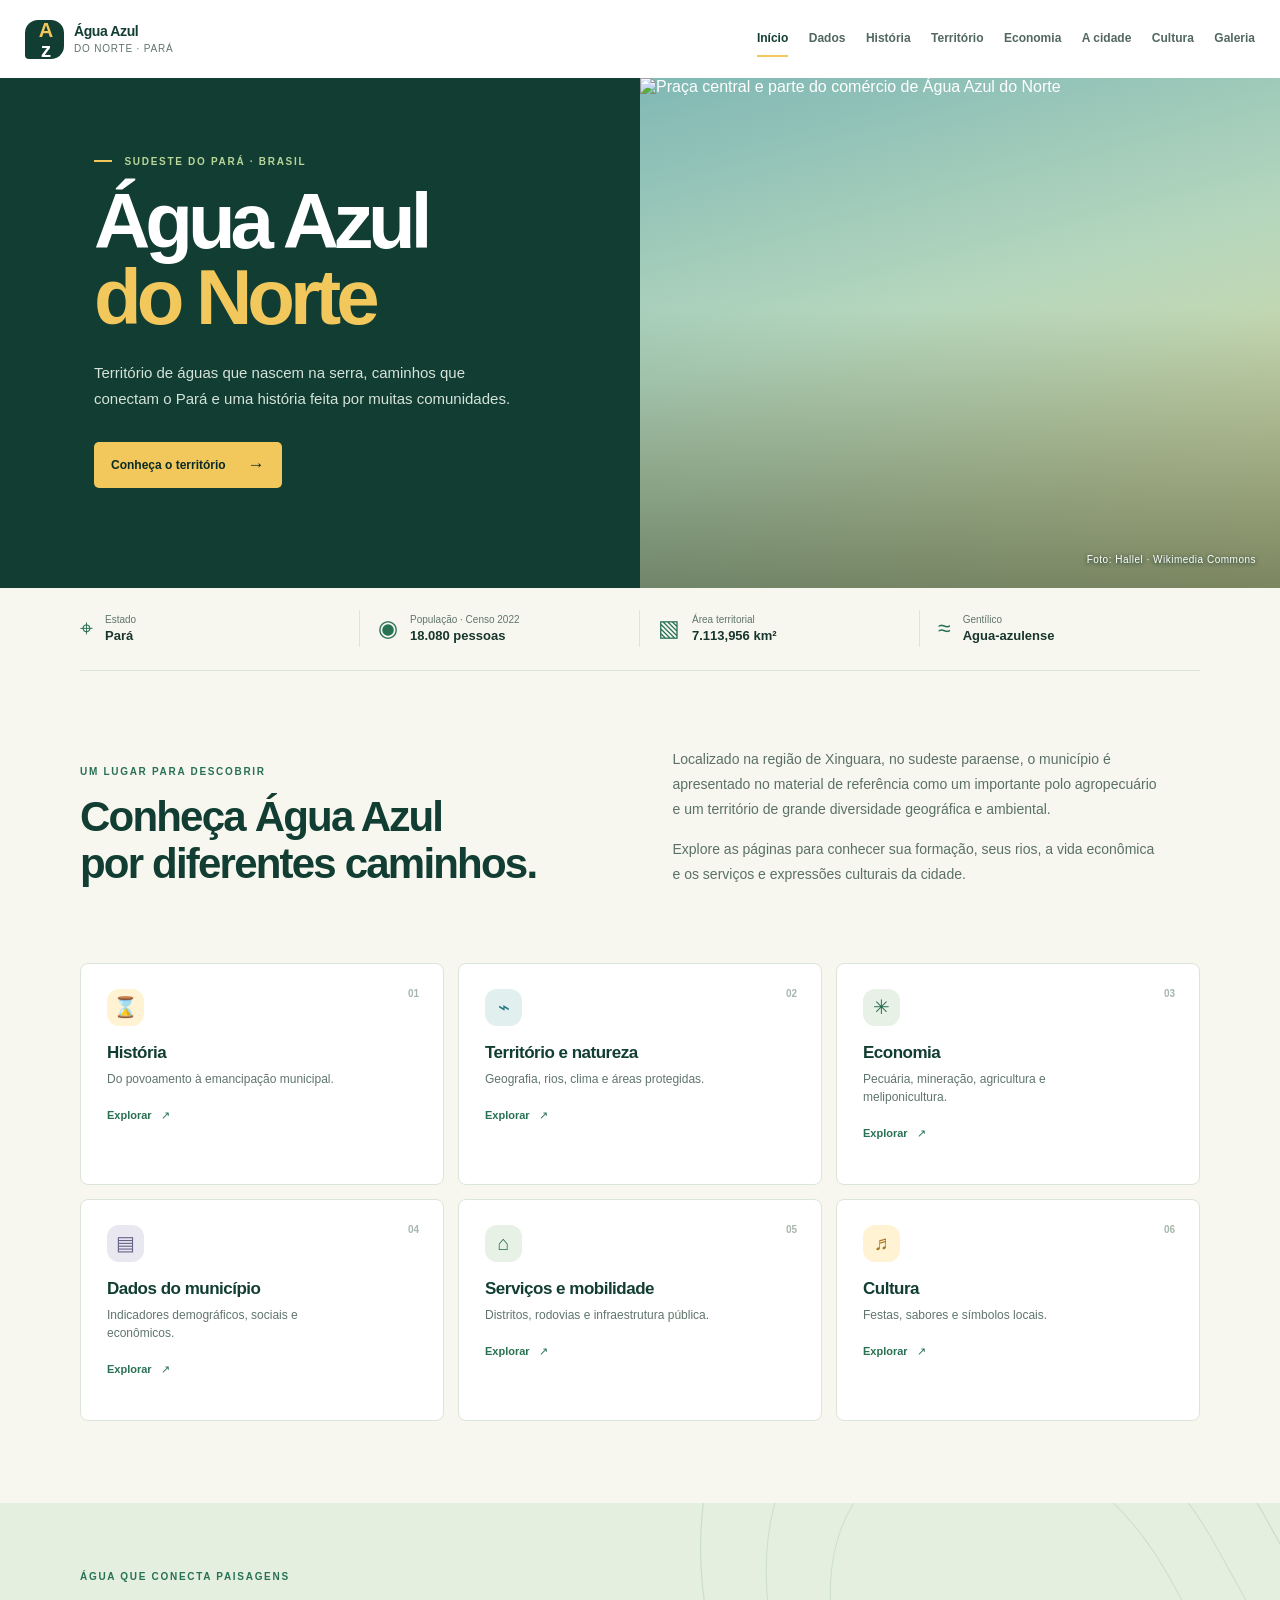
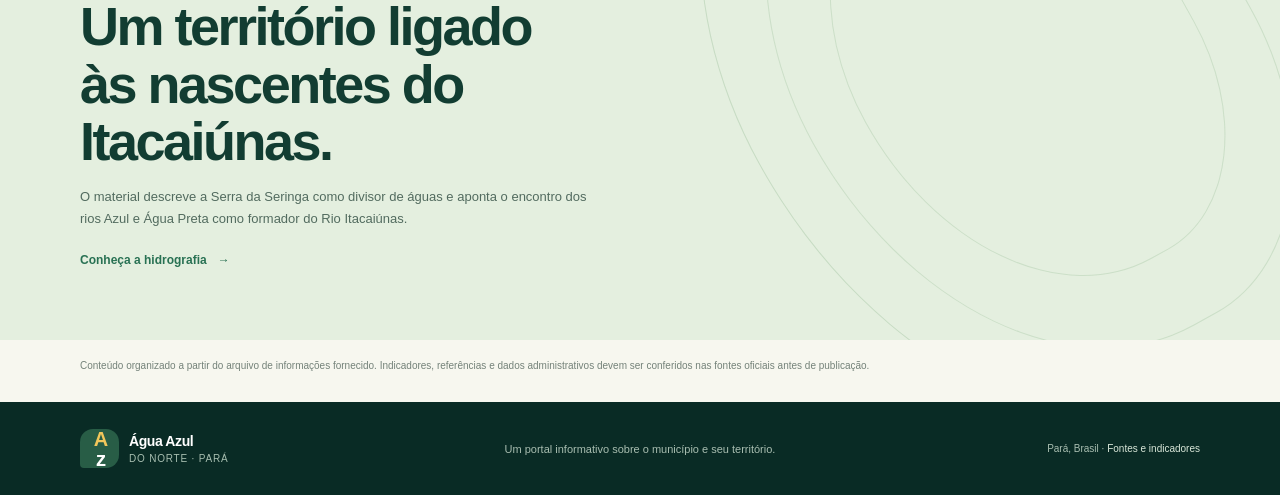
==== index.html @ 11cde525 "Add Água Azul do Norte website" ====
<!doctype html>
<html lang="pt-BR">
<head>
  <meta charset="utf-8">
  <meta name="viewport" content="width=device-width, initial-scale=1">
  <meta name="description" content="Conheça Água Azul do Norte, no Pará: história, território, economia, cultura e indicadores municipais.">
  <title>Água Azul do Norte | Portal da cidade</title>
  <link rel="stylesheet" href="styles.css">
  <script src="script.js" defer></script>
</head>
<body>
  <a class="skip-link" href="#conteudo">Pular para o conteúdo</a>
  <header class="site-header">
    <a class="brand" href="index.html" aria-label="Água Azul do Norte — página inicial">
      <span class="brand-mark" aria-hidden="true">A<span>z</span></span>
      <span class="brand-name">Água Azul <small>do Norte · Pará</small></span>
    </a>
    <button class="menu-toggle" type="button" aria-expanded="false" aria-controls="site-nav">Menu</button>
    <nav class="site-nav" id="site-nav" aria-label="Navegação principal">
      <a class="active" aria-current="page" href="index.html">Início</a>
      <a href="dados.html">Dados</a>
      <a href="historia.html">História</a>
      <a href="territorio.html">Território</a>
      <a href="economia.html">Economia</a>
      <a href="cidade.html">A cidade</a>
      <a href="cultura.html">Cultura</a>
      <a href="galeria.html">Galeria</a>
    </nav>
  </header>

  <main id="conteudo">
    <section class="hero">
      <div class="hero-copy">
        <p class="eyebrow"><span></span> Sudeste do Pará · Brasil</p>
        <h1>Água Azul<br><em>do Norte</em></h1>
        <p class="hero-lede">Território de águas que nascem na serra, caminhos que conectam o Pará e uma história feita por muitas comunidades.</p>
        <a class="button button-light" href="territorio.html">Conheça o território <span aria-hidden="true">→</span></a>
      </div>
      <div class="hero-art">
        <img src="https://upload.wikimedia.org/wikipedia/commons/6/67/Agua_Azul_do_Norte.JPG" alt="Praça central e parte do comércio de Água Azul do Norte" fetchpriority="high">
        <a class="art-label" href="https://commons.wikimedia.org/wiki/File:Agua_Azul_do_Norte.JPG" aria-label="Foto: Hallel, Wikimedia Commons, domínio público">Foto: Hallel · Wikimedia Commons</a>
      </div>
    </section>

    <section class="quick-facts wrap" aria-label="Destaques do município">
      <div><span class="fact-icon">⌖</span><span><small>Estado</small><strong>Pará</strong></span></div>
      <div><span class="fact-icon">◉</span><span><small>População · Censo 2022</small><strong>18.080 pessoas</strong></span></div>
      <div><span class="fact-icon">▧</span><span><small>Área territorial</small><strong>7.113,956 km²</strong></span></div>
      <div><span class="fact-icon">≈</span><span><small>Gentílico</small><strong>Agua-azulense</strong></span></div>
    </section>

    <section class="intro-section wrap section-space">
      <div class="section-heading">
        <p class="eyebrow">Um lugar para descobrir</p>
        <h2>Conheça Água Azul<br>por diferentes caminhos.</h2>
      </div>
      <div class="intro-text">
        <p>Localizado na região de Xinguara, no sudeste paraense, o município é apresentado no material de referência como um importante polo agropecuário e um território de grande diversidade geográfica e ambiental.</p>
        <p>Explore as páginas para conhecer sua formação, seus rios, a vida econômica e os serviços e expressões culturais da cidade.</p>
      </div>
    </section>

    <section class="topic-grid wrap" aria-label="Páginas do portal">
      <a class="topic-card card-history" href="historia.html"><span class="card-number">01</span><span class="card-icon">⌛</span><h3>História</h3><p>Do povoamento à emancipação municipal.</p><span class="card-link">Explorar <b>↗</b></span></a>
      <a class="topic-card card-place" href="territorio.html"><span class="card-number">02</span><span class="card-icon">⌁</span><h3>Território e natureza</h3><p>Geografia, rios, clima e áreas protegidas.</p><span class="card-link">Explorar <b>↗</b></span></a>
      <a class="topic-card card-work" href="economia.html"><span class="card-number">03</span><span class="card-icon">✳</span><h3>Economia</h3><p>Pecuária, mineração, agricultura e meliponicultura.</p><span class="card-link">Explorar <b>↗</b></span></a>
      <a class="topic-card card-data" href="dados.html"><span class="card-number">04</span><span class="card-icon">▤</span><h3>Dados do município</h3><p>Indicadores demográficos, sociais e econômicos.</p><span class="card-link">Explorar <b>↗</b></span></a>
      <a class="topic-card card-city" href="cidade.html"><span class="card-number">05</span><span class="card-icon">⌂</span><h3>Serviços e mobilidade</h3><p>Distritos, rodovias e infraestrutura pública.</p><span class="card-link">Explorar <b>↗</b></span></a>
      <a class="topic-card card-culture" href="cultura.html"><span class="card-number">06</span><span class="card-icon">♬</span><h3>Cultura</h3><p>Festas, sabores e símbolos locais.</p><span class="card-link">Explorar <b>↗</b></span></a>
    </section>

    <section class="river-callout">
      <div class="river-callout-inner wrap">
        <p class="eyebrow">Água que conecta paisagens</p>
        <h2>Um território ligado<br>às nascentes do Itacaiúnas.</h2>
        <p>O material descreve a Serra da Seringa como divisor de águas e aponta o encontro dos rios Azul e Água Preta como formador do Rio Itacaiúnas.</p>
        <a class="text-link" href="territorio.html#hidrografia">Conheça a hidrografia <span aria-hidden="true">→</span></a>
      </div>
      <div class="callout-lines" aria-hidden="true"></div>
    </section>
    <p class="source-note wrap">Conteúdo organizado a partir do arquivo de informações fornecido. Indicadores, referências e dados administrativos devem ser conferidos nas fontes oficiais antes de publicação.</p>
  </main>

  <footer class="site-footer">
    <a class="brand brand-footer" href="index.html"><span class="brand-mark" aria-hidden="true">A<span>z</span></span><span class="brand-name">Água Azul <small>do Norte · Pará</small></span></a>
    <p>Um portal informativo sobre o município e seu território.</p>
    <span class="footer-line">Pará, Brasil <span aria-hidden="true">·</span> <a href="dados.html">Fontes e indicadores</a></span>
  </footer>
</body>
</html>
---- styles.css ----
:root {
  color-scheme: light;
  --forest: #123d32;
  --forest-deep: #092b25;
  --green: #287153;
  --leaf: #86aa56;
  --blue: #327f99;
  --sky: #c8e5e5;
  --yellow: #f2c75b;
  --paper: #f7f7ef;
  --white: #fff;
  --ink: #18362e;
  --muted: #60756c;
  --line: #dce5d9;
  font-family: "DM Sans", "Segoe UI", sans-serif;
  background: var(--paper);
  color: var(--ink);
  font-synthesis: none;
  text-rendering: optimizeLegibility;
}

* { box-sizing: border-box; }
body { min-width: 320px; margin: 0; }
a { color: inherit; }
.wrap { width: min(1120px, calc(100% - 48px)); margin-inline: auto; }
.skip-link { position: absolute; top: -100px; left: 16px; z-index: 20; padding: 12px 16px; background: var(--white); color: var(--forest); }
.skip-link:focus { top: 12px; }

.site-header { position: relative; z-index: 5; display: flex; min-height: 78px; align-items: center; justify-content: space-between; gap: 24px; padding: 0 max(24px, calc((100vw - 1230px) / 2)); background: var(--white); }
.brand { display: inline-flex; flex: 0 0 auto; align-items: center; gap: 10px; color: var(--forest); text-decoration: none; }
.brand-mark { display: grid; width: 39px; height: 39px; place-items: center; border-radius: 13px 13px 13px 4px; background: var(--forest); color: var(--yellow); font: 800 20px/1 "Manrope", sans-serif; letter-spacing: -3px; }
.brand-mark span { color: var(--white); }
.brand-name { font: 800 14px/1.15 "Manrope", sans-serif; letter-spacing: -.4px; }
.brand-name small { display: block; margin-top: 4px; color: var(--muted); font: 500 10px/1.2 "DM Sans", sans-serif; letter-spacing: .8px; text-transform: uppercase; }
.site-nav { display: flex; align-items: center; gap: clamp(10px, 1.6vw, 22px); }
.site-nav a { padding: 10px 0; border-bottom: 2px solid transparent; color: #52675e; font-size: 12px; font-weight: 600; text-decoration: none; transition: color .2s, border-color .2s; }
.site-nav a:hover, .site-nav a.active { border-color: var(--yellow); color: var(--forest); }
.menu-toggle { display: none; border: 1px solid var(--line); border-radius: 8px; padding: 9px 12px; background: var(--white); color: var(--forest); font: inherit; font-weight: 700; }

.hero { position: relative; display: grid; min-height: 510px; grid-template-columns: 1fr 1fr; overflow: hidden; background: var(--forest); color: var(--white); }
.hero-copy { z-index: 1; width: min(570px, 100%); justify-self: end; padding: 78px 46px 76px 24px; }
.eyebrow { margin: 0 0 16px; color: var(--green); font-size: 10px; font-weight: 700; letter-spacing: 1.7px; text-transform: uppercase; }
.hero .eyebrow { color: #b8d59a; }
.eyebrow span { display: inline-block; width: 18px; height: 2px; margin: 0 8px 3px 0; background: var(--yellow); }
h1, h2, h3, p { margin-top: 0; }
h1, h2, h3 { font-family: "Manrope", "Segoe UI", sans-serif; }
.hero h1, .page-hero h1 { margin: 0; font-size: clamp(48px, 6.5vw, 78px); font-weight: 800; letter-spacing: -5px; line-height: .98; }
.hero h1 em, .page-hero h1 em { color: var(--yellow); font-style: normal; }
.hero-lede { max-width: 430px; margin: 24px 0 30px; color: #d5e3d9; font-size: 15px; line-height: 1.75; }
.button { display: inline-flex; align-items: center; gap: 22px; padding: 13px 17px; border-radius: 5px; font-size: 12px; font-weight: 700; text-decoration: none; transition: transform .2s, background .2s; }
.button:hover { transform: translateY(-2px); }
.button-light { background: var(--yellow); color: var(--forest-deep); }
.button-light:hover { background: #ffda76; }
.button span { font-size: 17px; }
.hero-art { position: relative; min-height: 510px; overflow: hidden; background: linear-gradient(165deg, #80b8b5 0%, #b6d7bd 45%, #e4d895 100%); }
.hero-art img { position: absolute; inset: 0; width: 100%; height: 100%; object-fit: cover; object-position: center; }
.hero-art::after { position: absolute; inset: 45% 0 0; background: linear-gradient(transparent, #092b257a); content: ""; pointer-events: none; }
.sun { position: absolute; top: 13%; right: 20%; width: 88px; height: 88px; border-radius: 50%; background: #f3ce67; box-shadow: 0 0 0 19px #f3ce6724, 0 0 0 40px #f3ce6712; }
.mountain { position: absolute; right: -10%; bottom: 5%; left: -12%; height: 65%; clip-path: polygon(0 100%, 0 63%, 18% 31%, 29% 57%, 43% 12%, 61% 54%, 76% 26%, 100% 70%, 100% 100%); }
.mountain-back { bottom: 12%; background: #567f63; opacity: .75; transform: scale(1.08); }
.mountain-front { background: linear-gradient(160deg, #315f49, #153f37); clip-path: polygon(0 100%, 0 70%, 19% 44%, 33% 73%, 47% 33%, 61% 59%, 77% 22%, 100% 66%, 100% 100%); }
.river { position: absolute; right: -6%; bottom: -4%; left: 14%; height: 32%; background: #408da0; clip-path: polygon(0 21%, 31% 33%, 42% 12%, 60% 36%, 100% 17%, 100% 100%, 0 100%); }
.art-label { position: absolute; right: 24px; bottom: 23px; z-index: 1; color: white; font-size: 10px; letter-spacing: .5px; text-decoration: none; text-shadow: 0 1px 4px #092b25; }
.art-label:hover { text-decoration: underline; }
.hero-stamp { position: absolute; right: 30px; bottom: 26px; z-index: 2; display: flex; align-items: center; gap: 9px; color: white; font-size: 10px; line-height: 1.3; text-transform: uppercase; }
.hero-stamp strong { display: grid; width: 36px; height: 36px; place-items: center; border: 1px solid #ffffff88; border-radius: 50%; font-size: 11px; }

.quick-facts { position: relative; z-index: 2; display: grid; grid-template-columns: repeat(4, 1fr); margin-top: -1px; padding-block: 23px; border-bottom: 1px solid var(--line); }
.quick-facts > div { display: flex; align-items: center; gap: 12px; padding: 4px 18px; border-right: 1px solid var(--line); }
.quick-facts > div:first-child { padding-left: 0; }
.quick-facts > div:last-child { border: 0; }
.fact-icon { color: var(--green); font-size: 23px; }
.quick-facts small, .quick-facts strong { display: block; }
.quick-facts small { margin-bottom: 3px; color: var(--muted); font-size: 10px; }
.quick-facts strong { font-family: "Manrope", sans-serif; font-size: 13px; }

.section-space { padding-block: 76px; }
.intro-section { display: grid; grid-template-columns: 1fr 1fr; align-items: end; gap: 65px; }
.section-heading h2, .gallery-intro h2 { margin: 0; color: var(--forest); font-size: clamp(30px, 4vw, 42px); letter-spacing: -1.8px; line-height: 1.12; }
.intro-text { max-width: 490px; color: #5a7066; font-size: 14px; line-height: 1.8; }
.intro-text p:last-child { margin-bottom: 0; }
.topic-grid { display: grid; grid-template-columns: repeat(3, 1fr); gap: 14px; padding-bottom: 82px; }
.topic-card { position: relative; min-height: 222px; padding: 25px 26px 20px; overflow: hidden; border: 1px solid var(--line); border-radius: 8px; background: var(--white); text-decoration: none; transition: transform .2s, box-shadow .2s; }
.topic-card:hover { transform: translateY(-4px); box-shadow: 0 14px 30px #18362e12; }
.card-number { position: absolute; top: 24px; right: 24px; color: #a8b7ae; font: 600 10px "Manrope", sans-serif; }
.card-icon { display: grid; width: 37px; height: 37px; place-items: center; margin-bottom: 17px; border-radius: 12px; background: #e8f1e5; color: var(--green); font-size: 20px; }
.card-history .card-icon, .card-culture .card-icon { background: #fff3d4; color: #a7761c; }
.card-place .card-icon { background: #e1f0ef; color: #28768a; }
.card-data .card-icon { background: #e9e8f0; color: #66638a; }
.topic-card h3 { margin: 0 0 7px; color: var(--forest); font-size: 17px; letter-spacing: -.5px; }
.topic-card p { max-width: 250px; margin: 0 0 17px; color: var(--muted); font-size: 12px; line-height: 1.5; }
.card-link { color: var(--green); font-size: 11px; font-weight: 700; }
.card-link b { margin-left: 6px; }

.river-callout { position: relative; overflow: hidden; background: #e4efdf; }
.river-callout-inner { position: relative; z-index: 1; padding-block: 68px 72px; }
.river-callout h2 { max-width: 590px; margin: 0 0 15px; color: var(--forest); font-size: clamp(34px, 5vw, 54px); letter-spacing: -2.5px; line-height: 1.07; }
.river-callout p:not(.eyebrow) { max-width: 510px; margin-bottom: 20px; color: #526b5f; font-size: 13px; line-height: 1.7; }
.text-link { display: inline-flex; align-items: center; gap: 11px; color: var(--green); font-size: 12px; font-weight: 700; text-decoration: none; }
.text-link:hover { text-decoration: underline; }
.callout-lines { position: absolute; top: -54%; right: -2%; width: 44%; height: 180%; border: 1px solid #7eaa7c48; border-radius: 48% 52% 42% 58%; transform: rotate(-29deg); }
.callout-lines::before, .callout-lines::after { position: absolute; inset: 10%; border: 1px solid #7eaa7c3d; border-radius: 48% 52% 42% 58%; content: ""; }
.callout-lines::after { inset: 20%; }
.source-note { padding-block: 18px; color: #748279; font-size: 10px; line-height: 1.6; }

.site-footer { display: grid; grid-template-columns: 1fr 1fr 1fr; align-items: center; gap: 15px; padding: 27px max(24px, calc((100vw - 1120px) / 2)); background: var(--forest-deep); color: #d3dfd6; }
.brand-footer { color: var(--white); }
.brand-footer .brand-mark { background: #285d46; }
.brand-footer .brand-name small { color: #a7beb0; }
.site-footer > p { margin: 0; color: #a9beb1; font-size: 11px; text-align: center; }
.footer-line { color: #a9beb1; font-size: 10px; text-align: right; }
.footer-line a { color: #d9e7d9; text-decoration: none; }
.footer-line a:hover { text-decoration: underline; }

.page-hero { position: relative; overflow: hidden; padding-block: 66px 73px; background: var(--forest); color: var(--white); }
.page-hero::after { position: absolute; right: 7%; bottom: -190px; width: 410px; height: 410px; border: 1px solid #ffffff23; border-radius: 50%; box-shadow: 0 0 0 36px #ffffff0b, 0 0 0 74px #ffffff08; content: ""; }
.page-hero .wrap { position: relative; z-index: 1; }
.page-hero h1 { font-size: clamp(46px, 6vw, 66px); }
.page-hero > .wrap > p:last-child { max-width: 500px; margin: 19px 0 0; color: #d5e3d9; font-size: 14px; line-height: 1.7; }
.page-hero-data { background: #274d48; }
.page-hero-history { background: #34543b; }
.page-hero-territory { background: #17526a; }
.page-hero-economy { background: #38583b; }
.page-hero-city { background: #22545b; }
.page-hero-culture { background: #5c5631; }
.page-hero-gallery { background: #285254; }
.content-layout { display: grid; grid-template-columns: 235px minmax(0, 1fr); align-items: start; gap: 68px; }
.page-aside { position: sticky; top: 24px; padding: 23px; border: 1px solid var(--line); border-radius: 7px; background: var(--white); }
.aside-icon { display: grid; width: 43px; height: 43px; place-items: center; margin-bottom: 20px; border-radius: 14px; background: #e7f0e4; color: var(--green); font-size: 23px; }
.page-aside .eyebrow { margin-bottom: 9px; font-size: 9px; }
.page-aside p:last-child { margin: 0; color: var(--muted); font-size: 12px; line-height: 1.7; }
.content-main h2 { margin: 0 0 13px; color: var(--forest); font-size: 28px; letter-spacing: -1px; }
.content-main .subheading { margin-top: 43px; }
.content-main p { color: #54695f; font-size: 13px; line-height: 1.8; }
.content-main p strong { color: var(--forest); }
.lead { max-width: 700px; margin-bottom: 27px; font-size: 14px !important; }
.table-wrap { overflow-x: auto; border: 1px solid var(--line); border-radius: 7px; background: white; }
table { width: 100%; border-collapse: collapse; font-size: 12px; }
th, td { padding: 13px 15px; border-bottom: 1px solid #e9eee7; text-align: left; vertical-align: top; }
thead th { background: #e9f0e5; color: var(--forest); font-size: 10px; letter-spacing: .3px; }
tbody th { min-width: 190px; color: var(--forest); font-weight: 600; }
tbody td { color: #596e63; }
tbody tr:last-child th, tbody tr:last-child td { border-bottom: 0; }
.notice { margin-top: 26px; padding: 18px 20px; border-left: 3px solid var(--yellow); border-radius: 0 5px 5px 0; background: #fff7e2; }
.notice strong { color: var(--forest); font: 700 13px "Manrope", sans-serif; }
.notice p { margin: 6px 0 0; font-size: 12px; }
.stat-row { display: grid; grid-template-columns: repeat(3, 1fr); gap: 12px; }
.stat-card { padding: 18px; border-radius: 6px; background: var(--forest); color: white; }
.stat-card strong { display: block; margin-bottom: 6px; color: var(--yellow); font: 800 22px "Manrope", sans-serif; }
.stat-card span { color: #d1dfd5; font-size: 10px; line-height: 1.5; }

.name-cards { display: grid; grid-template-columns: 1fr 1fr; gap: 12px; }
.name-cards article { padding: 19px; border: 1px solid var(--line); border-radius: 6px; background: white; }
.name-cards article > span { color: var(--leaf); font-size: 10px; font-weight: 700; }
.name-cards h3 { margin: 9px 0 6px; color: var(--forest); font-size: 17px; }
.name-cards p { margin: 0; font-size: 12px; }
.timeline { margin: 27px 0 0 7px; border-left: 1px solid #b5c8ae; }
.timeline-item { position: relative; display: grid; grid-template-columns: 115px 1fr; gap: 17px; padding: 0 0 27px 25px; }
.timeline-item::before { position: absolute; top: 2px; left: -5px; width: 9px; height: 9px; border: 2px solid var(--paper); border-radius: 50%; background: var(--green); content: ""; }
.timeline-date { color: var(--green); font-size: 10px; font-weight: 700; }
.timeline-item h3 { margin: -4px 0 5px; color: var(--forest); font-size: 15px; }
.timeline-item p { margin: 0; font-size: 12px; }

.map-panel { margin-top: 24px; padding: 22px; border: 1px solid var(--line); border-radius: 7px; background: #edf3e9; }
.map-panel .eyebrow { margin-bottom: 17px; }
.neighbor-map { position: relative; display: grid; min-height: 250px; grid-template-columns: 1fr 1fr 1fr; grid-template-rows: 1fr 1.4fr 1fr; align-items: center; justify-items: center; gap: 7px; }
.neighbor-map::before { position: absolute; z-index: 0; width: 126px; height: 126px; border-radius: 50%; background: #d9e9d6; content: ""; }
.neighbor-map > * { position: relative; z-index: 1; text-align: center; }
.neighbor-map strong { display: grid; width: 116px; height: 85px; place-items: center; border: 2px solid #fff; border-radius: 43% 57% 48% 52%; background: var(--green); color: white; font: 700 12px/1.4 "Manrope", sans-serif; }
.neighbor { color: #51695c; font-size: 10px; line-height: 1.5; }
.north { grid-area: 1 / 2; }.northeast { grid-area: 1 / 3; }.west { grid-area: 2 / 1; }.neighbor-map strong { grid-area: 2 / 2; }.east { grid-area: 2 / 3; }.south { grid-area: 3 / 2; }
.map-caption { margin: 8px 0 0 !important; color: #77877e !important; font-size: 10px !important; }
.river-flow { display: grid; justify-items: center; gap: 9px; margin-top: 20px; padding: 22px; border-radius: 6px; background: #e4f1ef; color: var(--forest); }
.river-flow > span, .river-flow > strong { font: 700 13px "Manrope", sans-serif; }
.river-flow i { color: var(--blue); font-size: 18px; font-style: normal; }
.river-flow > div { display: flex; flex-wrap: wrap; justify-content: center; gap: 10px; }
.river-flow > div span { padding: 8px 12px; border: 1px solid #bad8d5; border-radius: 18px; background: white; color: #326a70; font-size: 11px; }
.river-flow small { color: var(--muted); font-size: 10px; }

.economy-item { display: grid; grid-template-columns: 38px 1fr 42px; gap: 14px; padding: 24px 0; border-bottom: 1px solid var(--line); }
.economy-index { padding-top: 3px; color: var(--green); font: 700 11px "Manrope", sans-serif; }
.economy-item h3 { margin: 0 0 7px; color: var(--forest); font-size: 18px; }
.economy-item p { margin: 0; }
.economy-symbol { display: grid; width: 38px; height: 38px; place-items: center; border-radius: 13px; background: #e7efe3; color: var(--green); font-size: 19px; }
.economy-highlight { margin-top: 29px; padding: 25px; border-radius: 7px; background: var(--forest); color: white; }
.economy-highlight .eyebrow { color: #b8d59a; }
.economy-highlight > strong { display: block; margin-bottom: 8px; color: var(--yellow); font: 800 34px "Manrope", sans-serif; letter-spacing: -1px; }
.economy-highlight p:not(.eyebrow) { max-width: 560px; color: #d5e3d9; }
.economy-highlight .text-link { color: var(--yellow); }

.community-grid { display: grid; grid-template-columns: repeat(3, 1fr); gap: 12px; margin-top: 22px; }
.community-grid article { padding: 18px; border: 1px solid var(--line); border-radius: 6px; background: white; }
.community-tag { color: var(--green); font-size: 9px; font-weight: 700; letter-spacing: 1px; text-transform: uppercase; }
.community-grid h3 { margin: 9px 0 7px; color: var(--forest); font-size: 16px; }
.community-grid p { margin: 0; font-size: 11px; }
.distance-grid { display: grid; grid-template-columns: repeat(3, 1fr); gap: 8px; margin-top: 18px; }
.distance-grid div { display: flex; justify-content: space-between; gap: 8px; padding: 11px 12px; border-radius: 4px; background: #eaf1e7; font-size: 10px; }
.distance-grid span { color: #5a7165; }
.distance-grid strong { color: var(--forest); white-space: nowrap; }
.service-columns { display: grid; grid-template-columns: 1fr 1fr; gap: 13px; margin-top: 18px; }
.service-columns article { padding: 20px; border-radius: 6px; background: white; border: 1px solid var(--line); }
.service-icon { display: grid; width: 34px; height: 34px; place-items: center; margin-bottom: 12px; border-radius: 10px; background: #e7f0e4; color: var(--green); font-size: 18px; }
.service-columns h3 { margin: 0 0 6px; color: var(--forest); font-size: 16px; }
.service-columns p { margin: 0; font-size: 11px; }

.culture-banner { position: relative; min-height: 220px; margin: 24px 0 0; padding: 25px 30px; overflow: hidden; border-radius: 7px; background: linear-gradient(115deg, #526b3e, #a3833b); color: white; }
.culture-banner .eyebrow { position: relative; z-index: 1; color: #f7e4aa; }
.culture-banner h3 { position: relative; z-index: 1; margin: 0 0 8px; font-size: 31px; letter-spacing: -1.3px; line-height: 1.05; }
.culture-banner p:last-child { position: relative; z-index: 1; max-width: 320px; margin: 0; color: #f2f0df; font-size: 11px; }
.culture-sun { position: absolute; top: 14px; right: 38px; color: #ffda76; font-size: 120px; opacity: .8; }
.food-grid { display: grid; grid-template-columns: repeat(3, 1fr); gap: 12px; margin-top: 18px; }
.food-grid article { min-height: 140px; padding: 18px; border: 1px solid var(--line); border-radius: 6px; background: white; }
.food-grid article > span { color: #aa831e; font-size: 10px; font-weight: 700; }
.food-grid h3 { margin: 10px 0 6px; color: var(--forest); font-size: 15px; }
.food-grid p { margin: 0; font-size: 11px; }

.gallery-intro { display: grid; grid-template-columns: 1fr 1fr; align-items: end; gap: 55px; margin-bottom: 31px; }
.gallery-intro h2 { font-size: 32px; }
.gallery-intro > p { margin: 0; color: var(--muted); font-size: 12px; line-height: 1.8; }
.gallery-grid { display: grid; grid-template-columns: repeat(3, 1fr); gap: 16px; }
.gallery-card { overflow: hidden; border: 1px solid var(--line); border-radius: 7px; background: white; }
.gallery-art { position: relative; display: flex; min-height: 210px; flex-direction: column; justify-content: space-between; padding: 17px; overflow: hidden; color: white; }
.gallery-photo { height: 210px; overflow: hidden; background: #dce9dd; }
.gallery-photo img { display: block; width: 100%; height: 100%; object-fit: cover; }
.gallery-art::before, .gallery-art::after { position: absolute; content: ""; }
.gallery-art::before { right: -10%; bottom: -35%; left: -10%; height: 70%; border-radius: 50% 50% 0 0; background: #173f36a8; }
.gallery-art::after { right: 14%; bottom: 16%; left: 14%; height: 16%; border-top: 2px solid #f2c75b; border-bottom: 2px solid #f2c75b; transform: perspective(60px) rotateX(9deg); }
.gallery-plaza { background: linear-gradient(160deg, #8ebbb3, #84a56a 58%, #bdad68); }
.gallery-center { background: linear-gradient(155deg, #9bbdb1, #74885c 60%, #b9a46a); }
.gallery-river { background: linear-gradient(150deg, #84b9bd, #538c79 55%, #2a6154); }
.gallery-art span, .gallery-art b { position: relative; z-index: 1; }
.gallery-art span { font-size: 9px; font-weight: 700; letter-spacing: 1px; text-transform: uppercase; }
.gallery-art b { max-width: 180px; font: 800 22px/1.1 "Manrope", sans-serif; }
.gallery-caption { padding: 17px; }
.gallery-caption h3 { margin: 0 0 7px; color: var(--forest); font-size: 16px; }
.gallery-caption p { min-height: 58px; margin: 0 0 12px; color: var(--muted); font-size: 11px; line-height: 1.6; }
.gallery-caption small { color: #7c8b82; font-size: 9px; }
.gallery-caption small a { color: var(--green); text-decoration: underline; text-underline-offset: 2px; }
.gallery-notice { margin-top: 25px; }

@media (max-width: 980px) {
  .site-header { padding-inline: 24px; }
  .site-nav { gap: 11px; }
  .site-nav a { font-size: 11px; }
  .hero-copy { padding-left: 32px; }
  .content-layout { grid-template-columns: 190px minmax(0, 1fr); gap: 35px; }
}
@media (max-width: 760px) {
  .site-header { min-height: 68px; }
  .menu-toggle { display: block; }
  .site-nav { position: absolute; top: 100%; right: 0; left: 0; display: none; align-items: stretch; padding: 9px 24px 17px; border-top: 1px solid var(--line); background: white; box-shadow: 0 12px 18px #18362e12; }
  .site-nav.is-open { display: grid; grid-template-columns: repeat(2, 1fr); }
  .site-nav a { padding: 11px 4px; font-size: 12px; }
  .hero { grid-template-columns: 1fr; }
  .hero-copy { width: auto; justify-self: stretch; padding: 58px 24px 45px; }
  .hero h1 { font-size: 62px; }
  .hero-art { min-height: 290px; }
  .hero-stamp { top: 18px; right: 21px; bottom: auto; }
  .quick-facts { grid-template-columns: 1fr 1fr; row-gap: 13px; padding-block: 18px; }
  .quick-facts > div { padding: 5px 12px; border: 0; }
  .quick-facts > div:first-child { padding-left: 12px; }
  .intro-section, .gallery-intro { grid-template-columns: 1fr; gap: 18px; }
  .topic-grid { grid-template-columns: 1fr 1fr; padding-bottom: 57px; }
  .topic-card { min-height: 205px; padding: 20px; }
  .content-layout { grid-template-columns: 1fr; gap: 25px; padding-top: 46px; }
  .page-aside { position: static; display: flex; align-items: center; gap: 15px; padding: 15px; }
  .aside-icon { flex: 0 0 auto; margin: 0; }
  .page-aside .eyebrow { margin: 0 0 3px; }
  .page-aside p:last-child { margin: 0; }
  .page-aside { flex-wrap: wrap; }
  .page-aside > p { flex: 1 1 calc(100% - 60px); }
  .page-hero { padding-block: 54px 58px; }
  .community-grid, .gallery-grid { grid-template-columns: 1fr 1fr; }
  .gallery-grid .gallery-card:last-child { grid-column: 1 / -1; }
  .site-footer { grid-template-columns: 1fr 1fr; padding-inline: 24px; }
  .site-footer > p { display: none; }
  .footer-line { grid-column: 2; }
}
@media (max-width: 520px) {
  .wrap { width: calc(100% - 36px); }
  .hero h1 { font-size: 55px; }
  .quick-facts > div { padding-inline: 4px; }
  .quick-facts > div:first-child { padding-left: 4px; }
  .quick-facts strong { font-size: 11px; }
  .topic-grid, .community-grid, .gallery-grid, .food-grid, .service-columns { grid-template-columns: 1fr; }
  .gallery-grid .gallery-card:last-child { grid-column: auto; }
  .topic-card { min-height: 185px; }
  .section-space { padding-block: 55px; }
  .content-layout { padding-top: 39px; }
  .content-main h2 { font-size: 24px; }
  .name-cards { grid-template-columns: 1fr; }
  .timeline-item { grid-template-columns: 1fr; gap: 6px; }
  .distance-grid { grid-template-columns: 1fr 1fr; }
  .stat-row { grid-template-columns: 1fr; }
  .stat-card { display: flex; align-items: center; gap: 16px; }
  .stat-card strong { min-width: 108px; margin: 0; font-size: 19px; }
  .economy-item { grid-template-columns: 28px 1fr; gap: 9px; }
  .economy-symbol { display: none; }
  .gallery-intro { margin-bottom: 22px; }
  .gallery-caption p { min-height: auto; }
  .site-footer { grid-template-columns: 1fr; gap: 12px; padding: 22px 18px; }
  .footer-line { grid-column: auto; text-align: left; }
  .site-footer .brand { margin-bottom: 4px; }
  .river-callout-inner { padding-block: 54px; }
}

@media (prefers-reduced-motion: reduce) {
  *, *::before, *::after { scroll-behavior: auto !important; transition-duration: .01ms !important; }
}
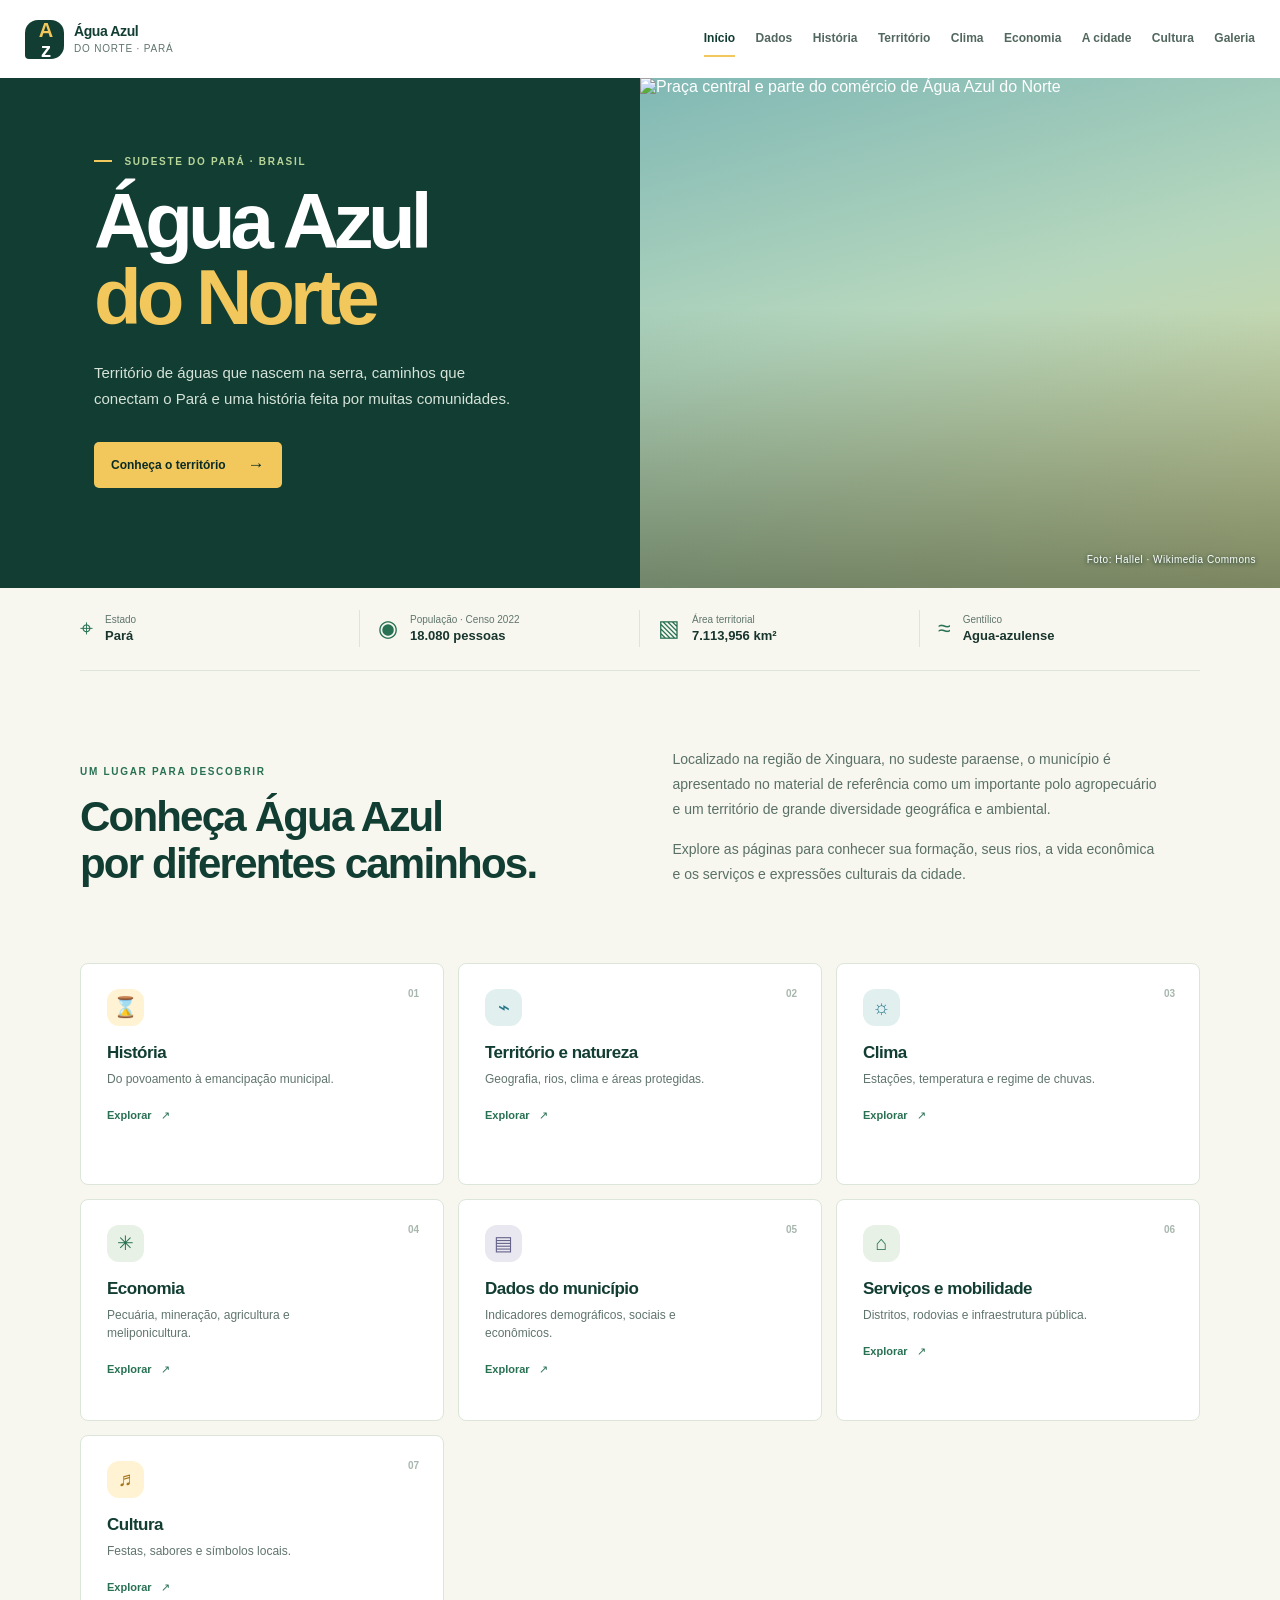
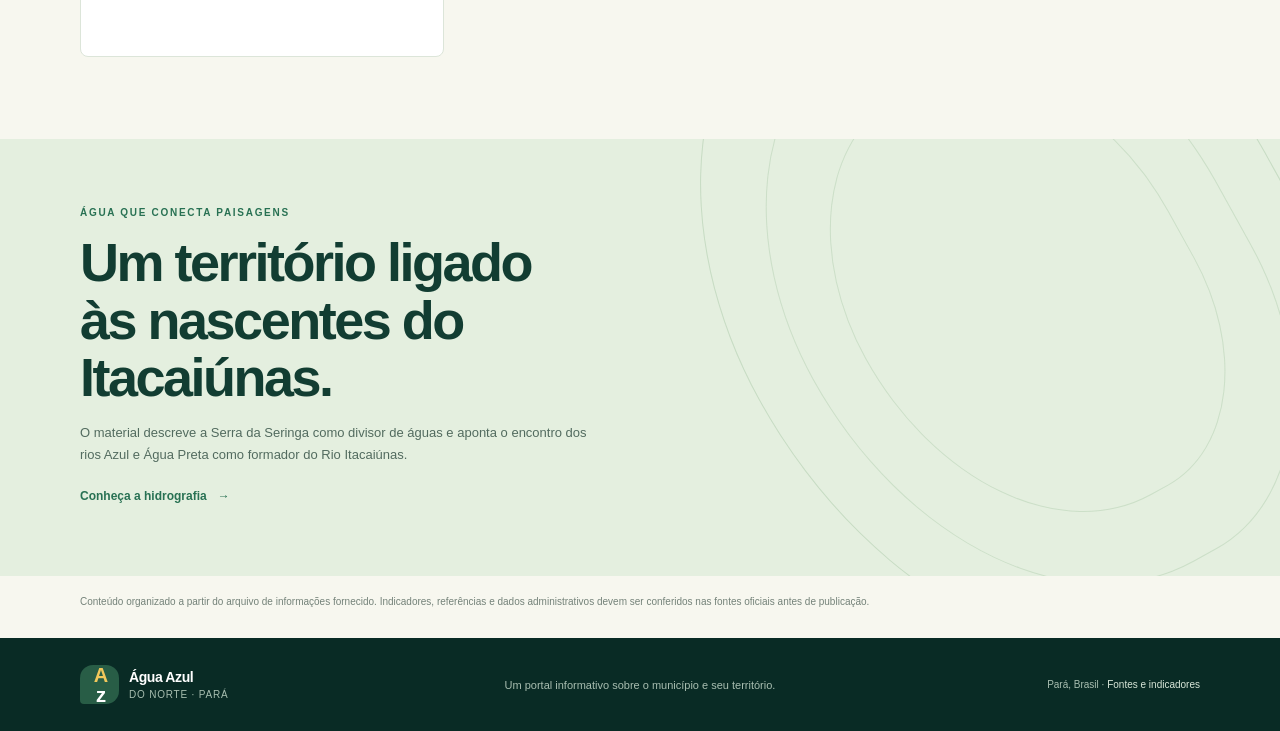
==== commit 1c729ef8: "Atualiza conteúdo, clima e mapas do portal" ====
--- a/index.html
+++ b/index.html
@@ -21,6 +21,7 @@
       <a href="dados.html">Dados</a>
       <a href="historia.html">História</a>
       <a href="territorio.html">Território</a>
+      <a href="clima.html">Clima</a>
       <a href="economia.html">Economia</a>
       <a href="cidade.html">A cidade</a>
       <a href="cultura.html">Cultura</a>
@@ -63,10 +64,11 @@
     <section class="topic-grid wrap" aria-label="Páginas do portal">
       <a class="topic-card card-history" href="historia.html"><span class="card-number">01</span><span class="card-icon">⌛</span><h3>História</h3><p>Do povoamento à emancipação municipal.</p><span class="card-link">Explorar <b>↗</b></span></a>
       <a class="topic-card card-place" href="territorio.html"><span class="card-number">02</span><span class="card-icon">⌁</span><h3>Território e natureza</h3><p>Geografia, rios, clima e áreas protegidas.</p><span class="card-link">Explorar <b>↗</b></span></a>
-      <a class="topic-card card-work" href="economia.html"><span class="card-number">03</span><span class="card-icon">✳</span><h3>Economia</h3><p>Pecuária, mineração, agricultura e meliponicultura.</p><span class="card-link">Explorar <b>↗</b></span></a>
-      <a class="topic-card card-data" href="dados.html"><span class="card-number">04</span><span class="card-icon">▤</span><h3>Dados do município</h3><p>Indicadores demográficos, sociais e econômicos.</p><span class="card-link">Explorar <b>↗</b></span></a>
-      <a class="topic-card card-city" href="cidade.html"><span class="card-number">05</span><span class="card-icon">⌂</span><h3>Serviços e mobilidade</h3><p>Distritos, rodovias e infraestrutura pública.</p><span class="card-link">Explorar <b>↗</b></span></a>
-      <a class="topic-card card-culture" href="cultura.html"><span class="card-number">06</span><span class="card-icon">♬</span><h3>Cultura</h3><p>Festas, sabores e símbolos locais.</p><span class="card-link">Explorar <b>↗</b></span></a>
+      <a class="topic-card card-place" href="clima.html"><span class="card-number">03</span><span class="card-icon">☼</span><h3>Clima</h3><p>Estações, temperatura e regime de chuvas.</p><span class="card-link">Explorar <b>↗</b></span></a>
+      <a class="topic-card card-work" href="economia.html"><span class="card-number">04</span><span class="card-icon">✳</span><h3>Economia</h3><p>Pecuária, mineração, agricultura e meliponicultura.</p><span class="card-link">Explorar <b>↗</b></span></a>
+      <a class="topic-card card-data" href="dados.html"><span class="card-number">05</span><span class="card-icon">▤</span><h3>Dados do município</h3><p>Indicadores demográficos, sociais e econômicos.</p><span class="card-link">Explorar <b>↗</b></span></a>
+      <a class="topic-card card-city" href="cidade.html"><span class="card-number">06</span><span class="card-icon">⌂</span><h3>Serviços e mobilidade</h3><p>Distritos, rodovias e infraestrutura pública.</p><span class="card-link">Explorar <b>↗</b></span></a>
+      <a class="topic-card card-culture" href="cultura.html"><span class="card-number">07</span><span class="card-icon">♬</span><h3>Cultura</h3><p>Festas, sabores e símbolos locais.</p><span class="card-link">Explorar <b>↗</b></span></a>
     </section>
 
     <section class="river-callout">
--- a/styles.css
+++ b/styles.css
@@ -124,6 +124,7 @@
 .page-hero-city { background: #22545b; }
 .page-hero-culture { background: #5c5631; }
 .page-hero-gallery { background: #285254; }
+.page-hero-climate { background: #5a5733; }
 .content-layout { display: grid; grid-template-columns: 235px minmax(0, 1fr); align-items: start; gap: 68px; }
 .page-aside { position: sticky; top: 24px; padding: 23px; border: 1px solid var(--line); border-radius: 7px; background: var(--white); }
 .aside-icon { display: grid; width: 43px; height: 43px; place-items: center; margin-bottom: 20px; border-radius: 14px; background: #e7f0e4; color: var(--green); font-size: 23px; }
@@ -162,6 +163,17 @@
 .timeline-item p { margin: 0; font-size: 12px; }
 
 .map-panel { margin-top: 24px; padding: 22px; border: 1px solid var(--line); border-radius: 7px; background: #edf3e9; }
+.territory-map { margin: 0; padding: 14px; border-radius: 5px; background: white; text-align: center; }
+.territory-map img { display: block; width: min(100%, 480px); max-height: 450px; margin-inline: auto; object-fit: contain; }
+.territory-map figcaption { margin-top: 10px; color: var(--muted); font-size: 10px; line-height: 1.6; }
+.territory-map figcaption a { color: var(--green); }
+.interactive-map { height: 370px; margin-top: 16px; overflow: hidden; border: 1px solid var(--line); border-radius: 7px; background: #e5eee5; }
+.interactive-map iframe { display: block; width: 100%; height: 100%; border: 0; }
+.map-links { display: grid; grid-template-columns: 1fr 1fr; gap: 10px; margin-top: 13px; }
+.map-links a { display: flex; flex-direction: column; gap: 5px; padding: 14px 16px; border: 1px solid var(--line); border-radius: 5px; background: white; text-decoration: none; transition: border-color .2s, transform .2s; }
+.map-links a:hover { transform: translateY(-2px); border-color: var(--leaf); }
+.map-links strong { color: var(--forest); font: 700 13px "Manrope", sans-serif; }
+.map-links span { color: var(--muted); font-size: 10px; line-height: 1.5; }
 .map-panel .eyebrow { margin-bottom: 17px; }
 .neighbor-map { position: relative; display: grid; min-height: 250px; grid-template-columns: 1fr 1fr 1fr; grid-template-rows: 1fr 1.4fr 1fr; align-items: center; justify-items: center; gap: 7px; }
 .neighbor-map::before { position: absolute; z-index: 0; width: 126px; height: 126px; border-radius: 50%; background: #d9e9d6; content: ""; }
@@ -208,6 +220,23 @@
 .culture-banner h3 { position: relative; z-index: 1; margin: 0 0 8px; font-size: 31px; letter-spacing: -1.3px; line-height: 1.05; }
 .culture-banner p:last-child { position: relative; z-index: 1; max-width: 320px; margin: 0; color: #f2f0df; font-size: 11px; }
 .culture-sun { position: absolute; top: 14px; right: 38px; color: #ffda76; font-size: 120px; opacity: .8; }
+.climate-stats { display: grid; grid-template-columns: 1fr 1fr; gap: 12px; margin-top: 24px; }
+.climate-stats article { display: flex; min-height: 150px; flex-direction: column; justify-content: center; padding: 20px; border-radius: 7px; background: var(--forest); }
+.climate-stats article:nth-child(2) { background: #286176; }
+.climate-stats span { margin-bottom: 9px; color: #d5e3d9; font-size: 10px; }
+.climate-stats strong { margin-bottom: 6px; color: var(--yellow); font: 800 26px "Manrope", sans-serif; letter-spacing: -1px; }
+.climate-stats small { color: #d5e3d9; font-size: 10px; line-height: 1.5; }
+.season-grid { display: grid; grid-template-columns: 1fr 1fr; gap: 13px; margin-top: 19px; }
+.season-card { padding: 21px; border: 1px solid var(--line); border-radius: 7px; background: white; }
+.season-card.wet { border-top: 4px solid var(--blue); }
+.season-card.dry { border-top: 4px solid var(--yellow); }
+.season-card .eyebrow { margin-bottom: 8px; }
+.season-card h3 { margin: 0 0 8px; color: var(--forest); font-size: 18px; }
+.season-card > p:not(.eyebrow) { min-height: 83px; margin-bottom: 18px; font-size: 11px; }
+.month-strip { display: grid; grid-template-columns: repeat(6, 1fr); gap: 4px; }
+.month-strip span { padding: 7px 2px; border-radius: 3px; background: #dcebed; color: #26596b; font-size: 9px; text-align: center; }
+.dry .month-strip span { background: #fbf0cf; color: #735b20; }
+.climate-source { margin-top: 18px; }
 .food-grid { display: grid; grid-template-columns: repeat(3, 1fr); gap: 12px; margin-top: 18px; }
 .food-grid article { min-height: 140px; padding: 18px; border: 1px solid var(--line); border-radius: 6px; background: white; }
 .food-grid article > span { color: #aa831e; font-size: 10px; font-weight: 700; }
@@ -271,6 +300,7 @@
   .page-aside > p { flex: 1 1 calc(100% - 60px); }
   .page-hero { padding-block: 54px 58px; }
   .community-grid, .gallery-grid { grid-template-columns: 1fr 1fr; }
+  .map-links, .season-grid, .climate-stats { grid-template-columns: 1fr 1fr; }
   .gallery-grid .gallery-card:last-child { grid-column: 1 / -1; }
   .site-footer { grid-template-columns: 1fr 1fr; padding-inline: 24px; }
   .site-footer > p { display: none; }
@@ -291,6 +321,8 @@
   .name-cards { grid-template-columns: 1fr; }
   .timeline-item { grid-template-columns: 1fr; gap: 6px; }
   .distance-grid { grid-template-columns: 1fr 1fr; }
+  .map-links, .season-grid, .climate-stats { grid-template-columns: 1fr; }
+  .interactive-map { height: 300px; }
   .stat-row { grid-template-columns: 1fr; }
   .stat-card { display: flex; align-items: center; gap: 16px; }
   .stat-card strong { min-width: 108px; margin: 0; font-size: 19px; }
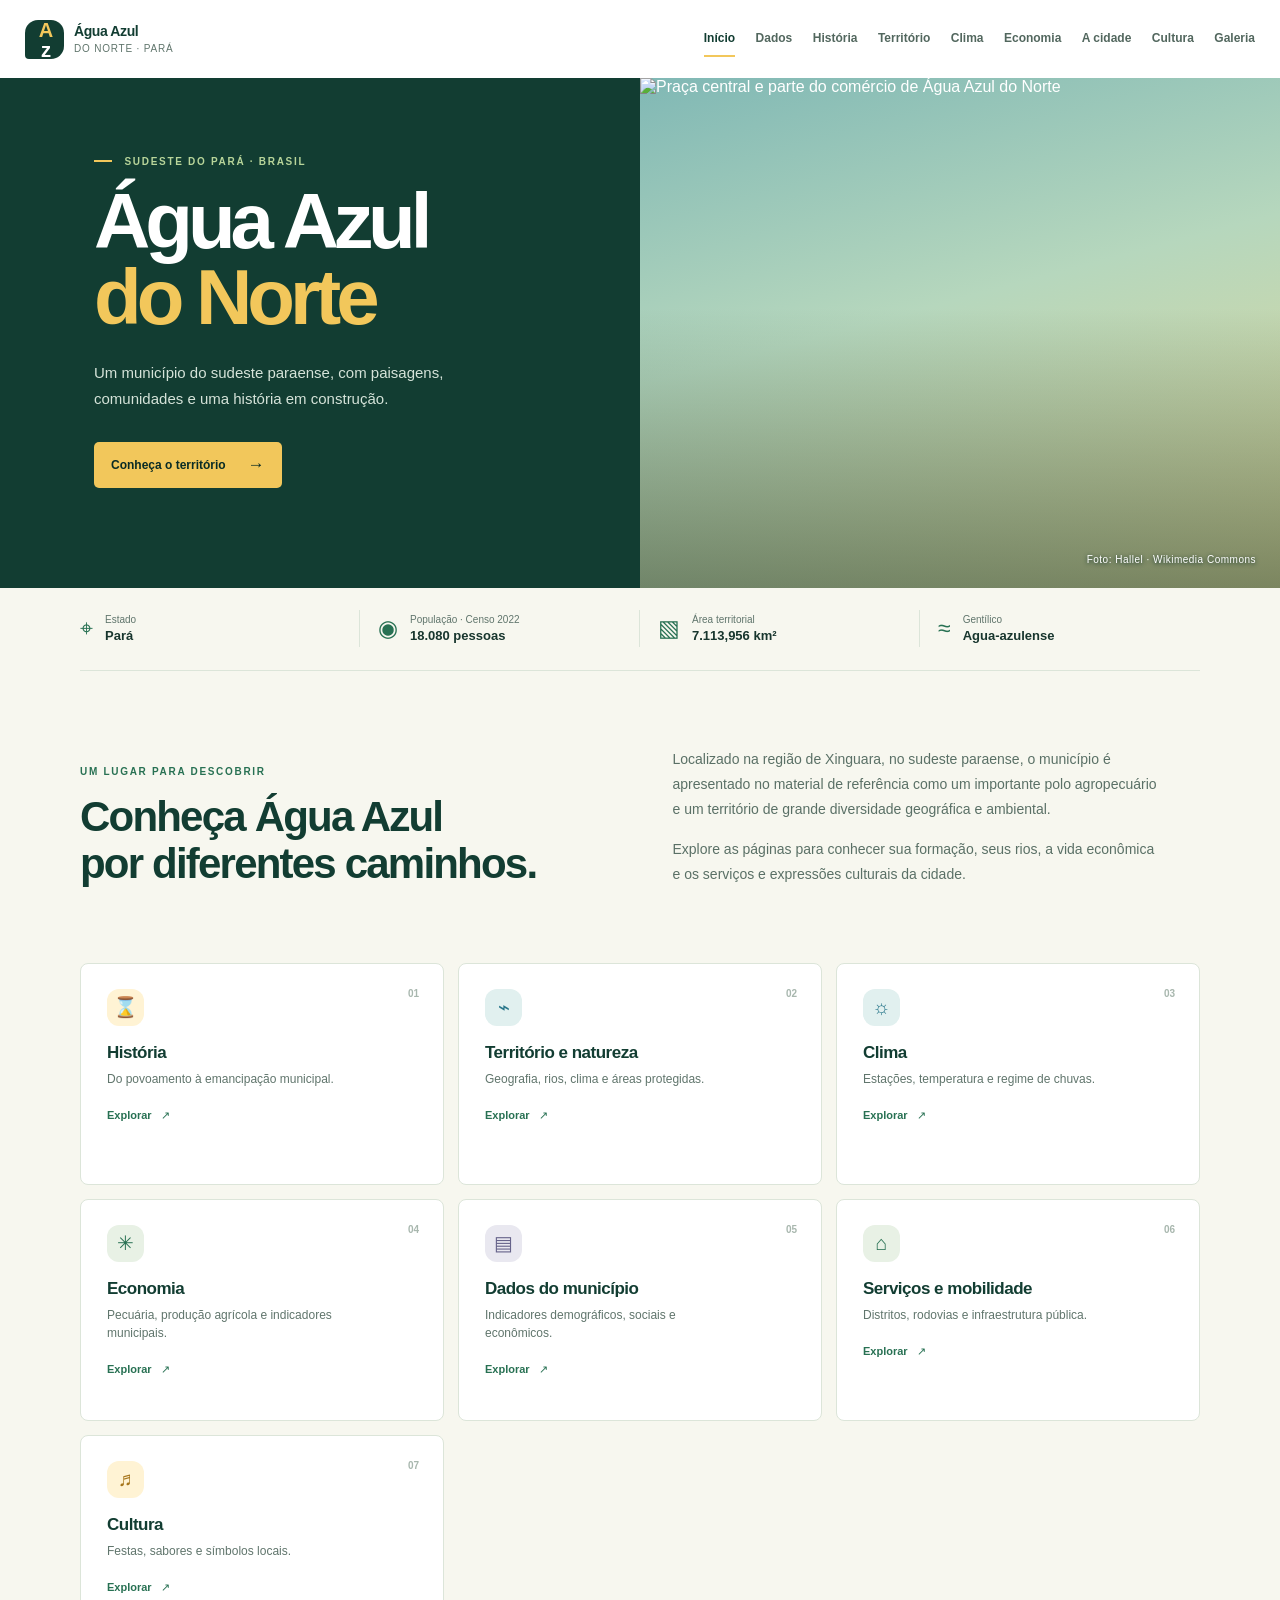
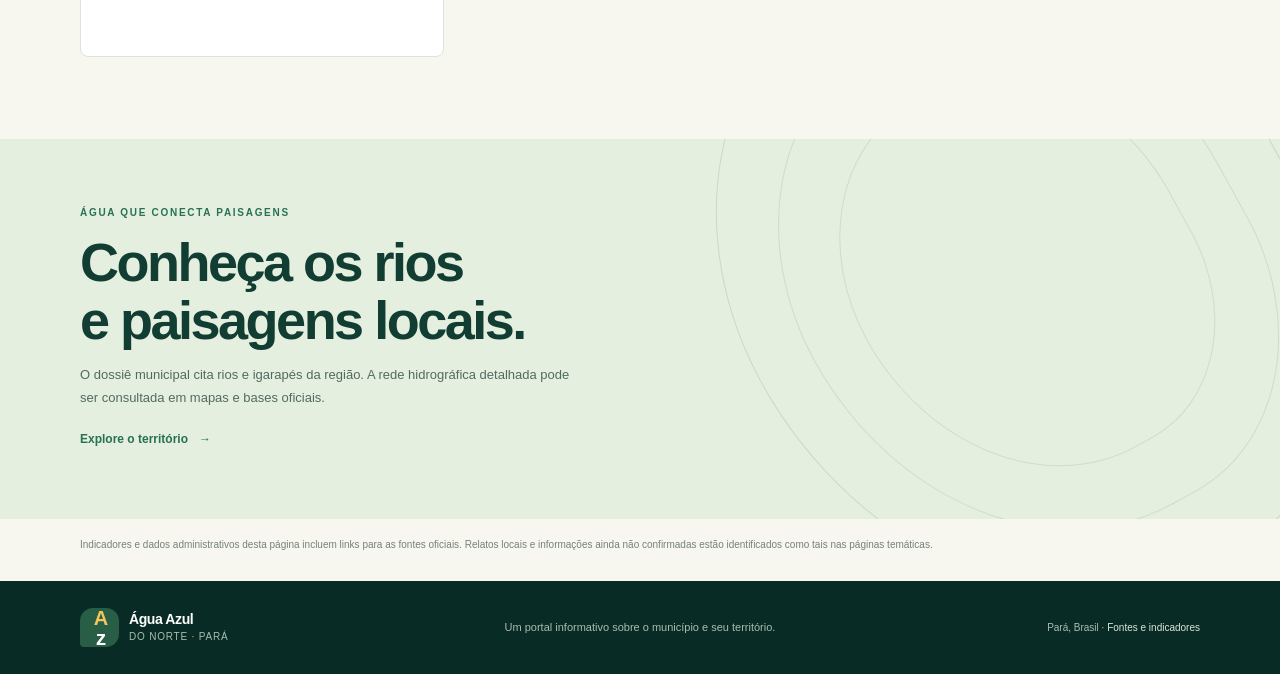
==== commit 2f4c3c67: "Corrige e documenta informações sobre o município" ====
--- a/index.html
+++ b/index.html
@@ -34,7 +34,7 @@
       <div class="hero-copy">
         <p class="eyebrow"><span></span> Sudeste do Pará · Brasil</p>
         <h1>Água Azul<br><em>do Norte</em></h1>
-        <p class="hero-lede">Território de águas que nascem na serra, caminhos que conectam o Pará e uma história feita por muitas comunidades.</p>
+        <p class="hero-lede">Um município do sudeste paraense, com paisagens, comunidades e uma história em construção.</p>
         <a class="button button-light" href="territorio.html">Conheça o território <span aria-hidden="true">→</span></a>
       </div>
       <div class="hero-art">
@@ -65,7 +65,7 @@
       <a class="topic-card card-history" href="historia.html"><span class="card-number">01</span><span class="card-icon">⌛</span><h3>História</h3><p>Do povoamento à emancipação municipal.</p><span class="card-link">Explorar <b>↗</b></span></a>
       <a class="topic-card card-place" href="territorio.html"><span class="card-number">02</span><span class="card-icon">⌁</span><h3>Território e natureza</h3><p>Geografia, rios, clima e áreas protegidas.</p><span class="card-link">Explorar <b>↗</b></span></a>
       <a class="topic-card card-place" href="clima.html"><span class="card-number">03</span><span class="card-icon">☼</span><h3>Clima</h3><p>Estações, temperatura e regime de chuvas.</p><span class="card-link">Explorar <b>↗</b></span></a>
-      <a class="topic-card card-work" href="economia.html"><span class="card-number">04</span><span class="card-icon">✳</span><h3>Economia</h3><p>Pecuária, mineração, agricultura e meliponicultura.</p><span class="card-link">Explorar <b>↗</b></span></a>
+      <a class="topic-card card-work" href="economia.html"><span class="card-number">04</span><span class="card-icon">✳</span><h3>Economia</h3><p>Pecuária, produção agrícola e indicadores municipais.</p><span class="card-link">Explorar <b>↗</b></span></a>
       <a class="topic-card card-data" href="dados.html"><span class="card-number">05</span><span class="card-icon">▤</span><h3>Dados do município</h3><p>Indicadores demográficos, sociais e econômicos.</p><span class="card-link">Explorar <b>↗</b></span></a>
       <a class="topic-card card-city" href="cidade.html"><span class="card-number">06</span><span class="card-icon">⌂</span><h3>Serviços e mobilidade</h3><p>Distritos, rodovias e infraestrutura pública.</p><span class="card-link">Explorar <b>↗</b></span></a>
       <a class="topic-card card-culture" href="cultura.html"><span class="card-number">07</span><span class="card-icon">♬</span><h3>Cultura</h3><p>Festas, sabores e símbolos locais.</p><span class="card-link">Explorar <b>↗</b></span></a>
@@ -74,13 +74,13 @@
     <section class="river-callout">
       <div class="river-callout-inner wrap">
         <p class="eyebrow">Água que conecta paisagens</p>
-        <h2>Um território ligado<br>às nascentes do Itacaiúnas.</h2>
-        <p>O material descreve a Serra da Seringa como divisor de águas e aponta o encontro dos rios Azul e Água Preta como formador do Rio Itacaiúnas.</p>
-        <a class="text-link" href="territorio.html#hidrografia">Conheça a hidrografia <span aria-hidden="true">→</span></a>
+        <h2>Conheça os rios<br>e paisagens locais.</h2>
+        <p>O dossiê municipal cita rios e igarapés da região. A rede hidrográfica detalhada pode ser consultada em mapas e bases oficiais.</p>
+        <a class="text-link" href="territorio.html#hidrografia">Explore o território <span aria-hidden="true">→</span></a>
       </div>
       <div class="callout-lines" aria-hidden="true"></div>
     </section>
-    <p class="source-note wrap">Conteúdo organizado a partir do arquivo de informações fornecido. Indicadores, referências e dados administrativos devem ser conferidos nas fontes oficiais antes de publicação.</p>
+    <p class="source-note wrap">Indicadores e dados administrativos desta página incluem links para as fontes oficiais. Relatos locais e informações ainda não confirmadas estão identificados como tais nas páginas temáticas.</p>
   </main>
 
   <footer class="site-footer">
